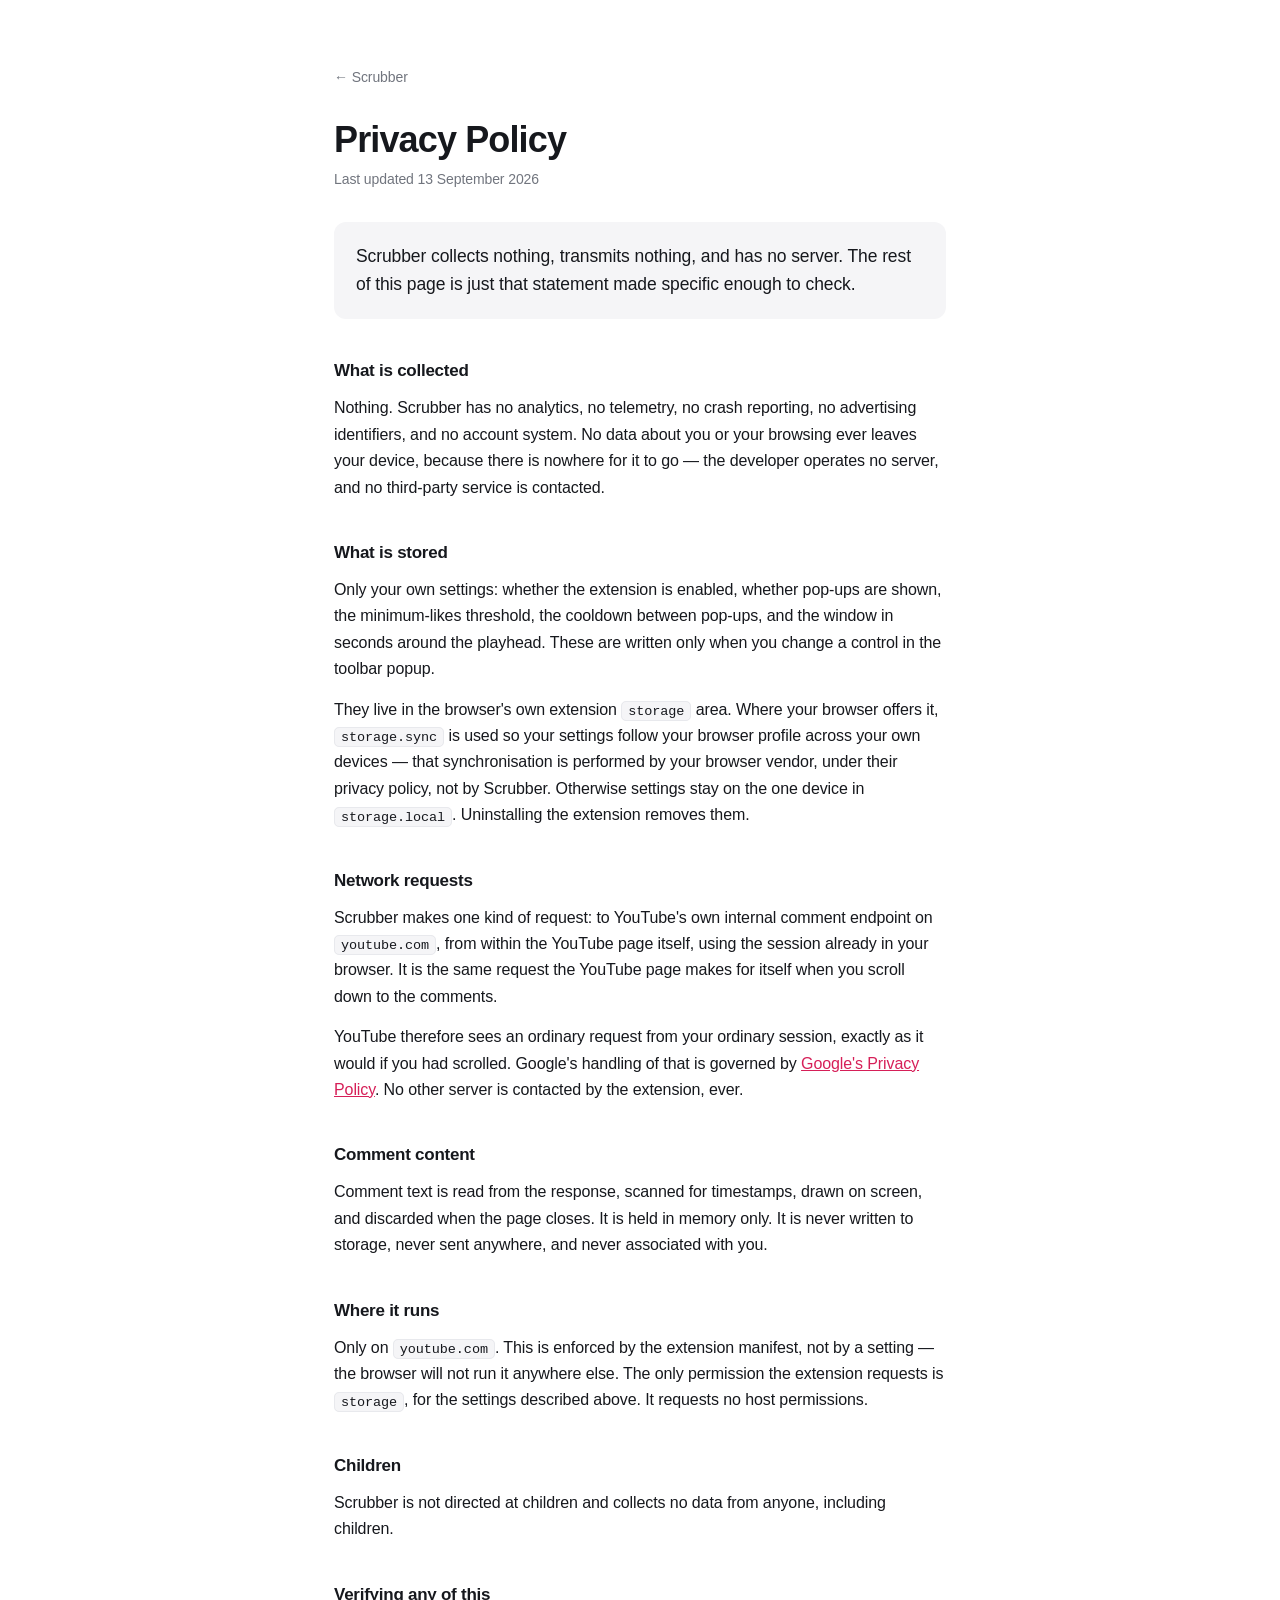
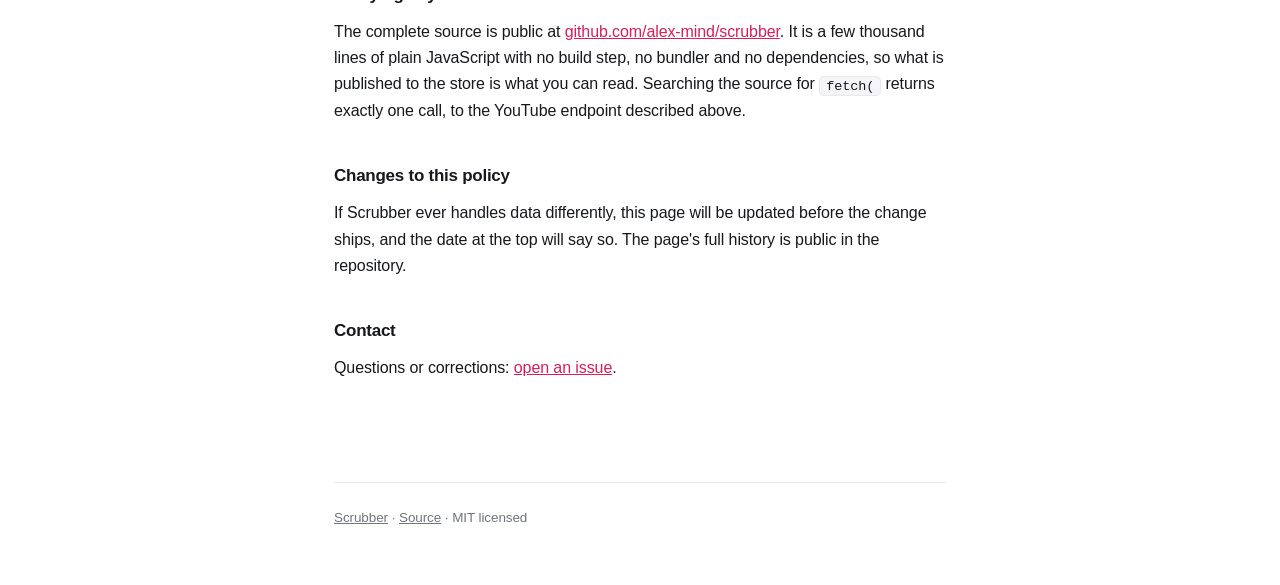
==== docs/privacy.html @ a27cd329 "Initial commit: Scrubber 1.0.0 Comments pinned to the moment they're about — density marks over the " ====
<!doctype html>
<html lang="en">
<head>
<meta charset="utf-8">
<meta name="viewport" content="width=device-width, initial-scale=1">
<title>Privacy Policy — Scrubber</title>
<meta name="description" content="Scrubber's privacy policy. It has no server, collects nothing, and stores only your own settings.">
<link rel="icon" href="icon.png">
<style>
  :root{
    color-scheme: light dark;
    --bg:#fff; --fg:#16181d; --dim:#71757e; --line:#e8e9ed; --field:#f5f5f7; --accent:#d61f58;
  }
  @media (prefers-color-scheme: dark){
    :root{ --bg:#17181c; --fg:#e9eaee; --dim:#9a9ea8; --line:#292b31; --field:#212328; --accent:#ff6f9c; }
  }
  *{box-sizing:border-box}
  body{
    margin:0; background:var(--bg); color:var(--fg);
    font:400 16px/1.65 -apple-system,BlinkMacSystemFont,"SF Pro Text","Segoe UI",Roboto,Helvetica,Arial,sans-serif;
    letter-spacing:-.006em;
  }
  .wrap{max-width:660px; margin:0 auto; padding:0 24px}
  main{padding-block:64px 40px}
  a{color:var(--accent)}
  h1{font-size:clamp(27px,5vw,36px); font-weight:600; letter-spacing:-.024em; margin:0 0 8px; line-height:1.15}
  h2{font-size:17px; font-weight:600; letter-spacing:-.015em; margin:38px 0 10px}
  p{margin:0 0 14px}
  .dateline{color:var(--dim); font-size:14px; margin:0 0 30px}
  .lead{font-size:17.5px; color:var(--fg); background:var(--field);
        border-radius:12px; padding:20px 22px; margin:0 0 8px}
  ul{padding-left:20px; color:var(--dim)}
  li{margin:9px 0}
  li b{color:var(--fg); font-weight:500}
  code{background:var(--field); border:1px solid var(--line); border-radius:5px;
       padding:1.5px 6px; font:500 13.5px/1 ui-monospace,SFMono-Regular,Menlo,monospace}
  .back{display:inline-block; margin-bottom:30px; font-size:14px; color:var(--dim); text-decoration:none}
  .back:hover{color:var(--accent)}
  footer{border-top:1px solid var(--line); margin-top:46px; padding-block:24px 56px;
         color:var(--dim); font-size:13.5px}
  footer a{color:var(--dim)}
</style>
</head>
<body>
<div class="wrap">
<main>

  <a class="back" href="./">← Scrubber</a>

  <h1>Privacy Policy</h1>
  <p class="dateline">Last updated 13 September 2026</p>

  <p class="lead">
    Scrubber collects nothing, transmits nothing, and has no server. The rest of this
    page is just that statement made specific enough to check.
  </p>

  <h2>What is collected</h2>
  <p>
    Nothing. Scrubber has no analytics, no telemetry, no crash reporting, no
    advertising identifiers, and no account system. No data about you or your
    browsing ever leaves your device, because there is nowhere for it to go — the
    developer operates no server, and no third-party service is contacted.
  </p>

  <h2>What is stored</h2>
  <p>
    Only your own settings: whether the extension is enabled, whether pop-ups are
    shown, the minimum-likes threshold, the cooldown between pop-ups, and the window
    in seconds around the playhead. These are written only when you change a control
    in the toolbar popup.
  </p>
  <p>
    They live in the browser's own extension <code>storage</code> area. Where your
    browser offers it, <code>storage.sync</code> is used so your settings follow your
    browser profile across your own devices — that synchronisation is performed by
    your browser vendor, under their privacy policy, not by Scrubber. Otherwise
    settings stay on the one device in <code>storage.local</code>. Uninstalling the
    extension removes them.
  </p>

  <h2>Network requests</h2>
  <p>
    Scrubber makes one kind of request: to YouTube's own internal comment endpoint on
    <code>youtube.com</code>, from within the YouTube page itself, using the session
    already in your browser. It is the same request the YouTube page makes for itself
    when you scroll down to the comments.
  </p>
  <p>
    YouTube therefore sees an ordinary request from your ordinary session, exactly as
    it would if you had scrolled. Google's handling of that is governed by
    <a href="https://policies.google.com/privacy">Google's Privacy Policy</a>. No
    other server is contacted by the extension, ever.
  </p>

  <h2>Comment content</h2>
  <p>
    Comment text is read from the response, scanned for timestamps, drawn on screen,
    and discarded when the page closes. It is held in memory only. It is never written
    to storage, never sent anywhere, and never associated with you.
  </p>

  <h2>Where it runs</h2>
  <p>
    Only on <code>youtube.com</code>. This is enforced by the extension manifest, not
    by a setting — the browser will not run it anywhere else. The only permission the
    extension requests is <code>storage</code>, for the settings described above. It
    requests no host permissions.
  </p>

  <h2>Children</h2>
  <p>
    Scrubber is not directed at children and collects no data from anyone, including
    children.
  </p>

  <h2>Verifying any of this</h2>
  <p>
    The complete source is public at
    <a href="https://github.com/alex-mind/scrubber">github.com/alex-mind/scrubber</a>.
    It is a few thousand lines of plain JavaScript with no build step, no bundler and
    no dependencies, so what is published to the store is what you can read. Searching
    the source for <code>fetch(</code> returns exactly one call, to the YouTube
    endpoint described above.
  </p>

  <h2>Changes to this policy</h2>
  <p>
    If Scrubber ever handles data differently, this page will be updated before the
    change ships, and the date at the top will say so. The page's full history is
    public in the repository.
  </p>

  <h2>Contact</h2>
  <p>
    Questions or corrections:
    <a href="https://github.com/alex-mind/scrubber/issues">open an issue</a>.
  </p>

</main>
<footer>
  <a href="./">Scrubber</a> ·
  <a href="https://github.com/alex-mind/scrubber">Source</a> ·
  MIT licensed
</footer>
</div>
</body>
</html>
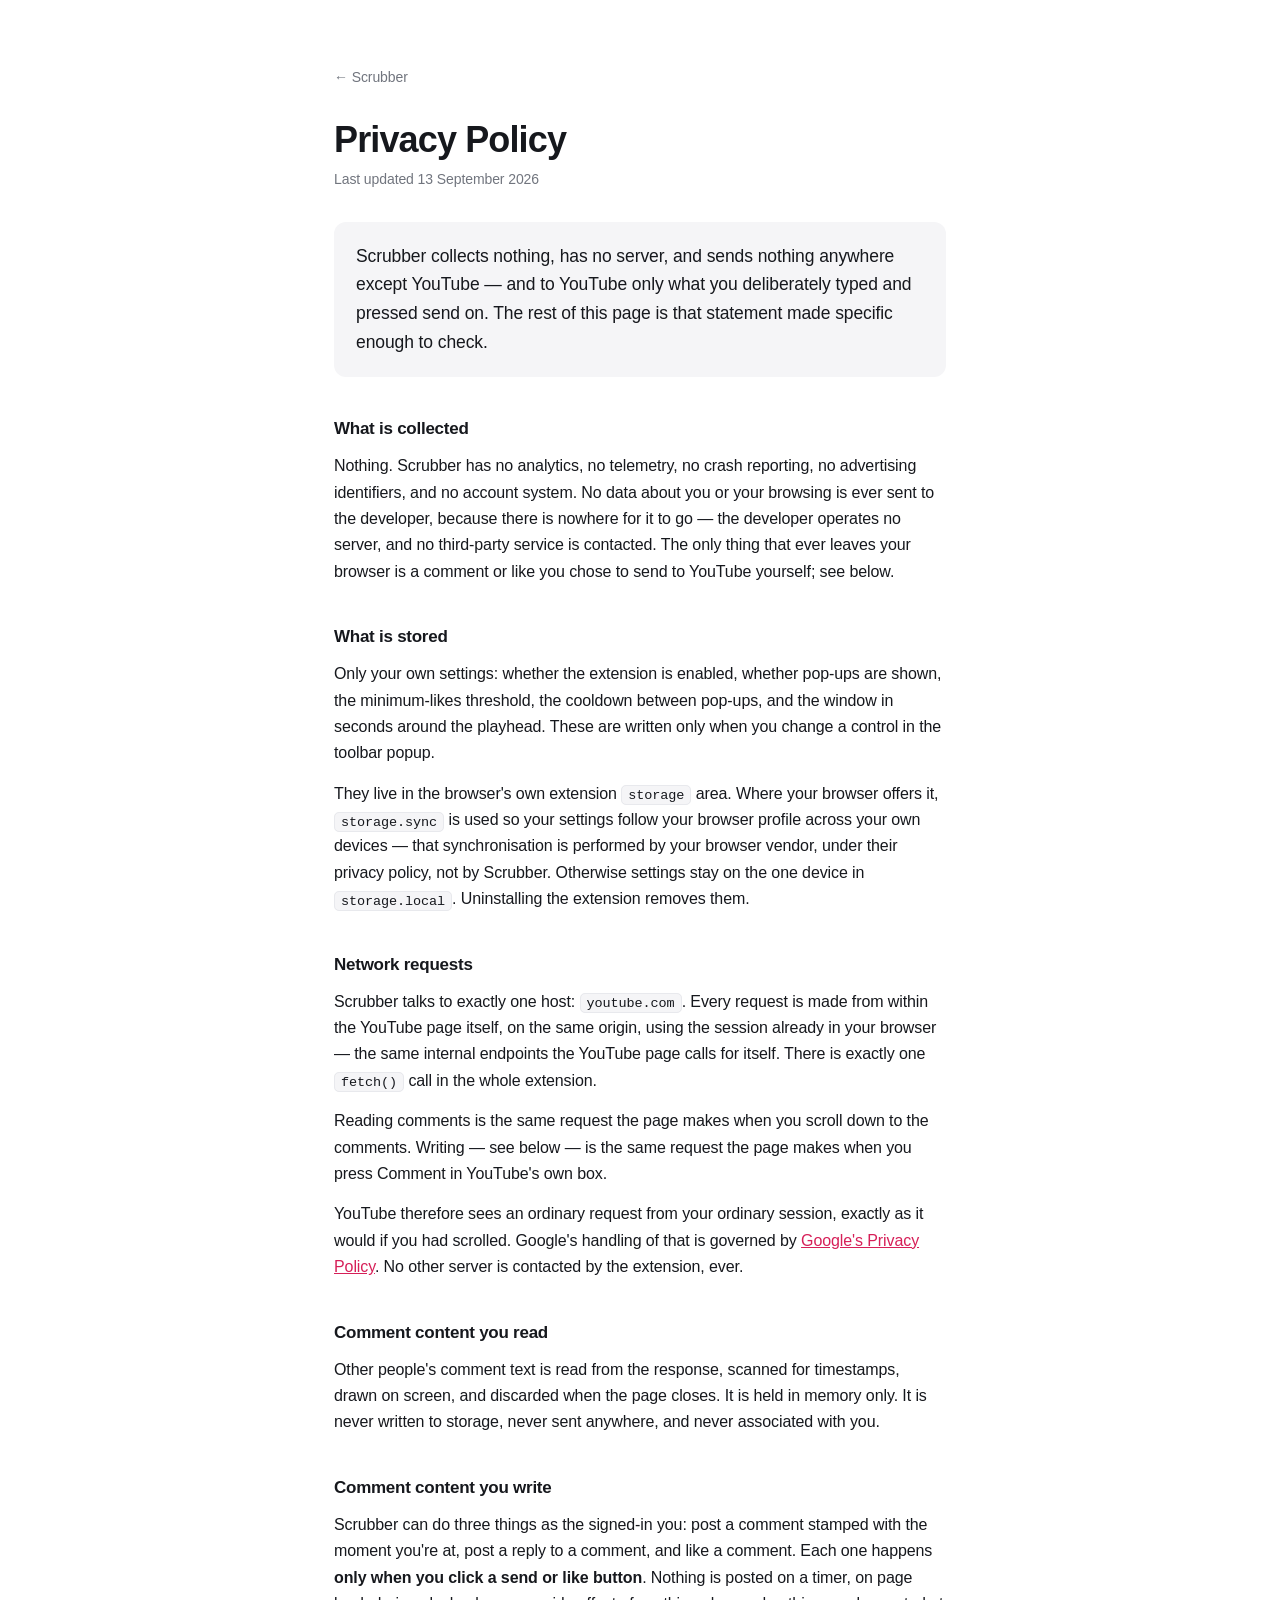
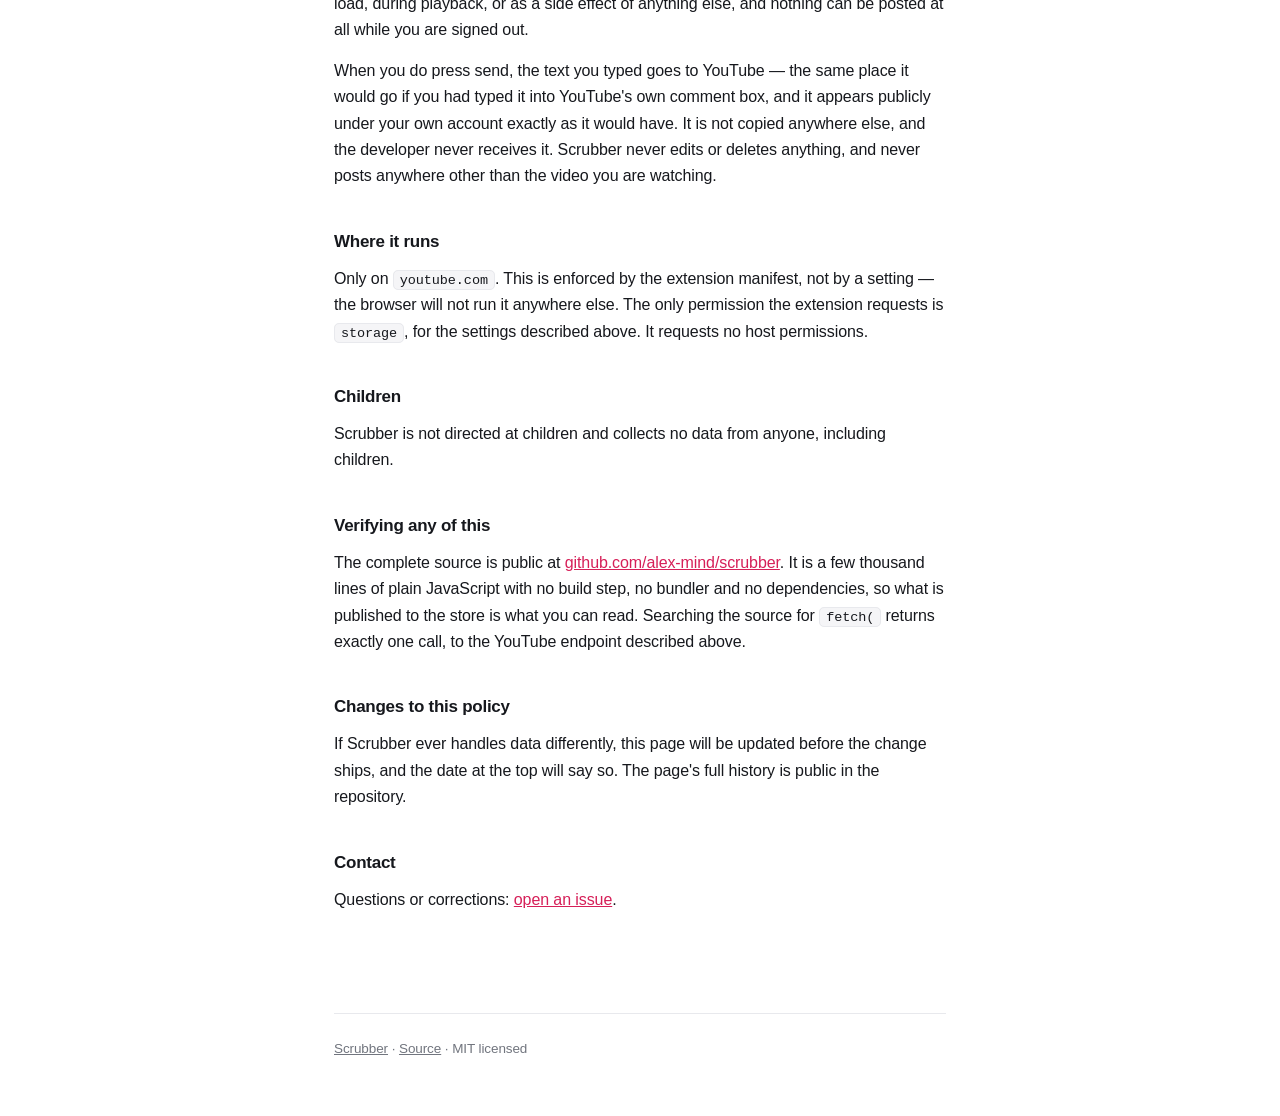
==== commit 32e84ac5: "Disclose the write capability across listing, privacy policy and README The extension does not only " ====
--- a/docs/privacy.html
+++ b/docs/privacy.html
@@ -51,16 +51,19 @@
   <p class="dateline">Last updated 13 September 2026</p>
 
   <p class="lead">
-    Scrubber collects nothing, transmits nothing, and has no server. The rest of this
-    page is just that statement made specific enough to check.
+    Scrubber collects nothing, has no server, and sends nothing anywhere except
+    YouTube — and to YouTube only what you deliberately typed and pressed send on. The
+    rest of this page is that statement made specific enough to check.
   </p>
 
   <h2>What is collected</h2>
   <p>
     Nothing. Scrubber has no analytics, no telemetry, no crash reporting, no
     advertising identifiers, and no account system. No data about you or your
-    browsing ever leaves your device, because there is nowhere for it to go — the
-    developer operates no server, and no third-party service is contacted.
+    browsing is ever sent to the developer, because there is nowhere for it to go —
+    the developer operates no server, and no third-party service is contacted. The
+    only thing that ever leaves your browser is a comment or like you chose to send
+    to YouTube yourself; see below.
   </p>
 
   <h2>What is stored</h2>
@@ -81,10 +84,15 @@
 
   <h2>Network requests</h2>
   <p>
-    Scrubber makes one kind of request: to YouTube's own internal comment endpoint on
-    <code>youtube.com</code>, from within the YouTube page itself, using the session
-    already in your browser. It is the same request the YouTube page makes for itself
-    when you scroll down to the comments.
+    Scrubber talks to exactly one host: <code>youtube.com</code>. Every request is made
+    from within the YouTube page itself, on the same origin, using the session already
+    in your browser — the same internal endpoints the YouTube page calls for itself.
+    There is exactly one <code>fetch()</code> call in the whole extension.
+  </p>
+  <p>
+    Reading comments is the same request the page makes when you scroll down to the
+    comments. Writing — see below — is the same request the page makes when you press
+    Comment in YouTube's own box.
   </p>
   <p>
     YouTube therefore sees an ordinary request from your ordinary session, exactly as
@@ -93,11 +101,27 @@
     other server is contacted by the extension, ever.
   </p>
 
-  <h2>Comment content</h2>
+  <h2>Comment content you read</h2>
   <p>
-    Comment text is read from the response, scanned for timestamps, drawn on screen,
-    and discarded when the page closes. It is held in memory only. It is never written
-    to storage, never sent anywhere, and never associated with you.
+    Other people's comment text is read from the response, scanned for timestamps,
+    drawn on screen, and discarded when the page closes. It is held in memory only. It
+    is never written to storage, never sent anywhere, and never associated with you.
+  </p>
+
+  <h2>Comment content you write</h2>
+  <p>
+    Scrubber can do three things as the signed-in you: post a comment stamped with the
+    moment you're at, post a reply to a comment, and like a comment. Each one happens
+    <b>only when you click a send or like button</b>. Nothing is posted on a timer, on
+    page load, during playback, or as a side effect of anything else, and nothing can
+    be posted at all while you are signed out.
+  </p>
+  <p>
+    When you do press send, the text you typed goes to YouTube — the same place it
+    would go if you had typed it into YouTube's own comment box, and it appears
+    publicly under your own account exactly as it would have. It is not copied
+    anywhere else, and the developer never receives it. Scrubber never edits or
+    deletes anything, and never posts anywhere other than the video you are watching.
   </p>
 
   <h2>Where it runs</h2>
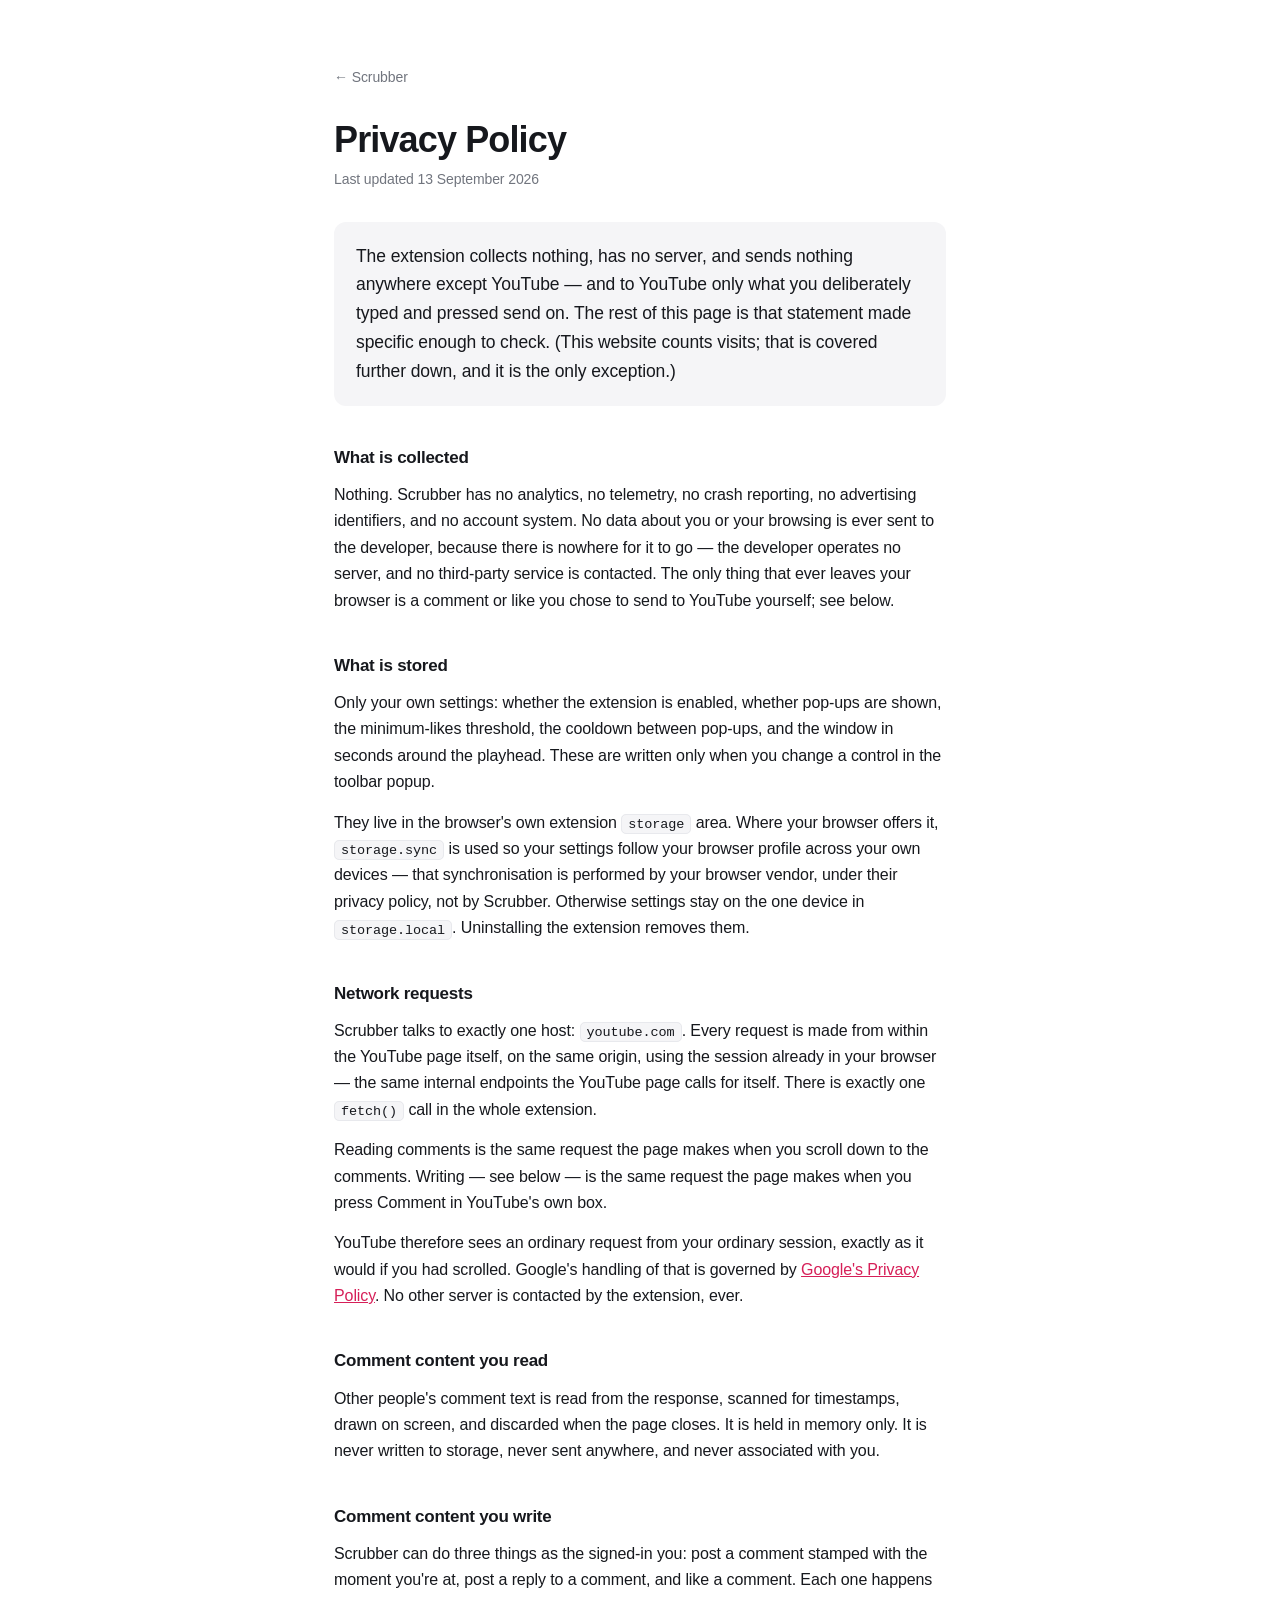
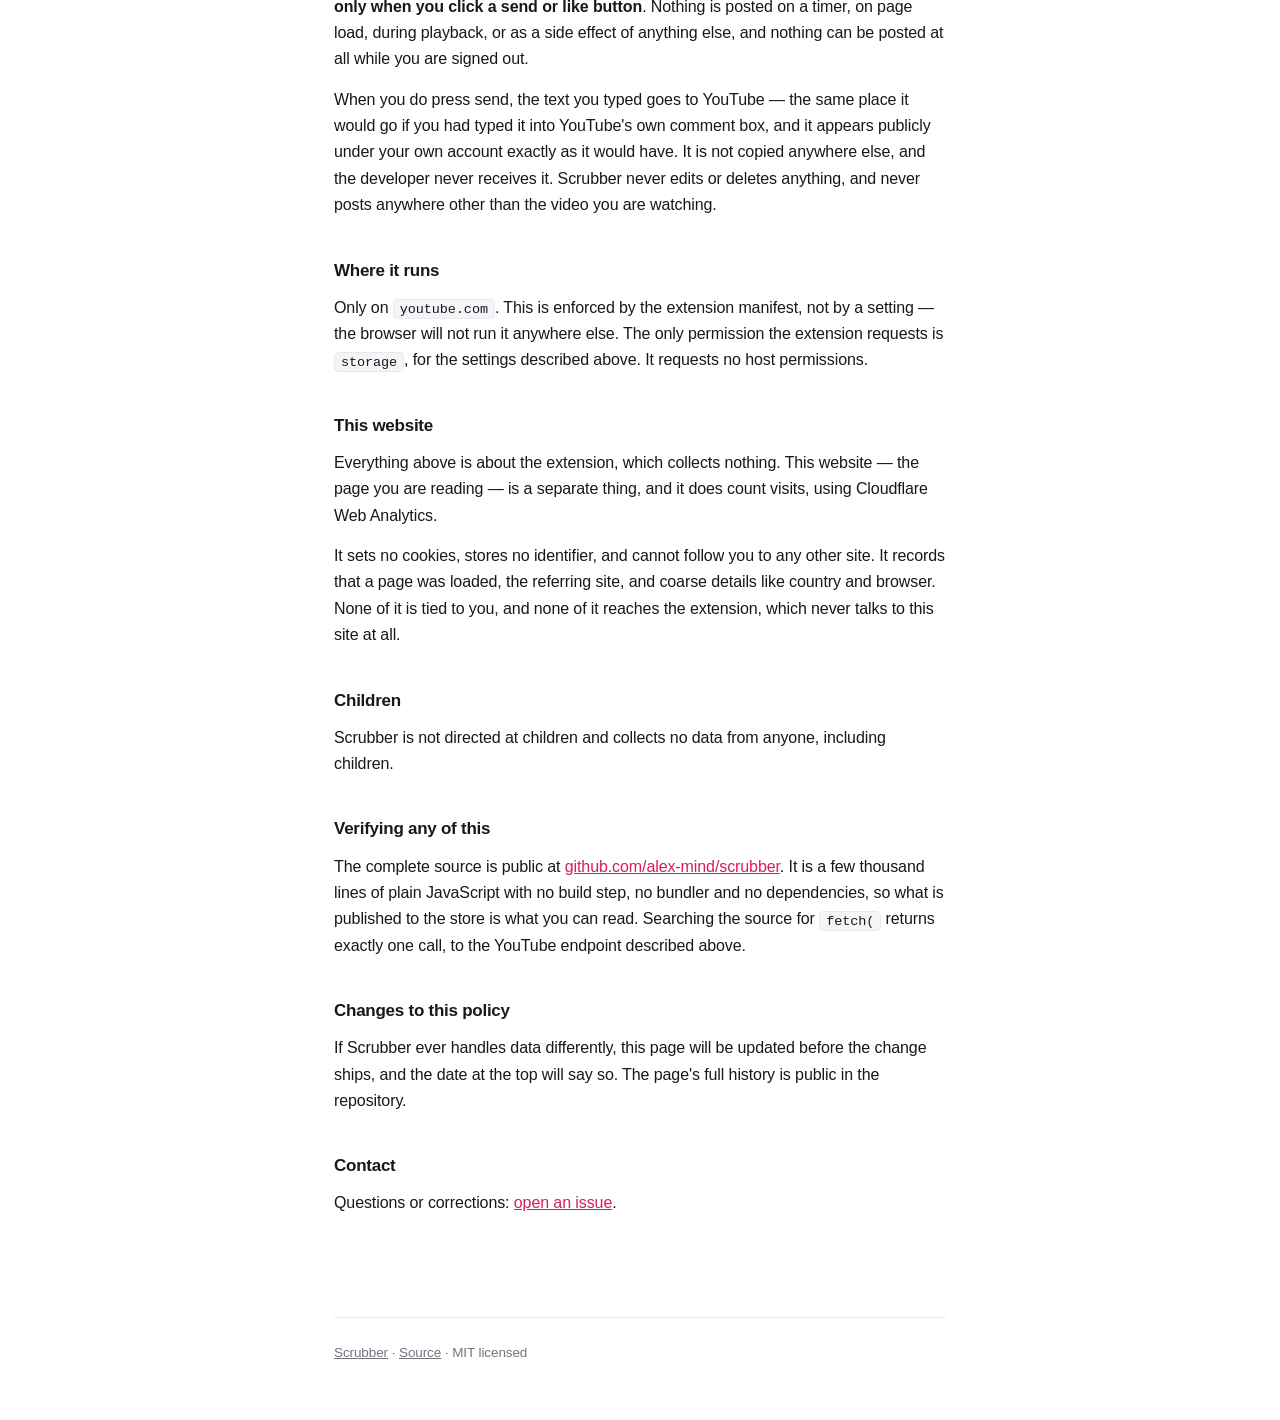
==== commit e29c068b: "Add Cloudflare Web Analytics to the site, and say so on the privacy page Cookieless page counts, no " ====
--- a/docs/privacy.html
+++ b/docs/privacy.html
@@ -51,9 +51,10 @@
   <p class="dateline">Last updated 13 September 2026</p>
 
   <p class="lead">
-    Scrubber collects nothing, has no server, and sends nothing anywhere except
+    The extension collects nothing, has no server, and sends nothing anywhere except
     YouTube — and to YouTube only what you deliberately typed and pressed send on. The
-    rest of this page is that statement made specific enough to check.
+    rest of this page is that statement made specific enough to check. (This website
+    counts visits; that is covered further down, and it is the only exception.)
   </p>
 
   <h2>What is collected</h2>
@@ -132,6 +133,19 @@
     requests no host permissions.
   </p>
 
+  <h2>This website</h2>
+  <p>
+    Everything above is about the extension, which collects nothing. This website —
+    the page you are reading — is a separate thing, and it does count visits, using
+    Cloudflare Web Analytics.
+  </p>
+  <p>
+    It sets no cookies, stores no identifier, and cannot follow you to any other site.
+    It records that a page was loaded, the referring site, and coarse details like
+    country and browser. None of it is tied to you, and none of it reaches the
+    extension, which never talks to this site at all.
+  </p>
+
   <h2>Children</h2>
   <p>
     Scrubber is not directed at children and collects no data from anyone, including
@@ -168,5 +182,9 @@
   MIT licensed
 </footer>
 </div>
+<!-- Cloudflare Web Analytics. Cookieless page counts; the token is a public
+     beacon id, not a secret. Declared in privacy.html. -->
+<script type="module" src="https://static.cloudflareinsights.com/beacon.min.js"
+        data-cf-beacon='{"token": "a1f38db9efef4c48871a60af5b34ad9a"}'></script>
 </body>
 </html>
